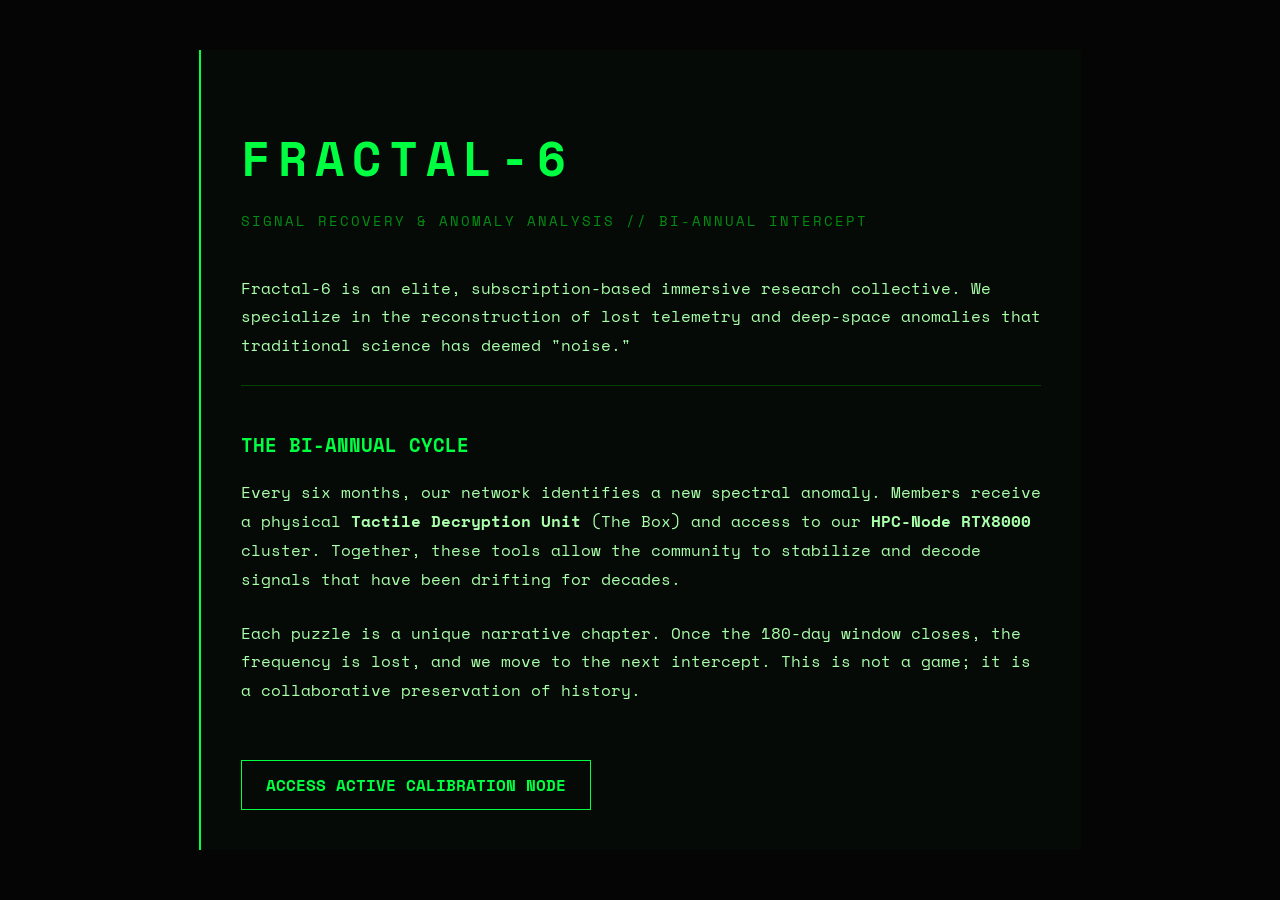
==== index.html @ 31e58c0b "Initial commit" ====
<!DOCTYPE html>
<html lang="en">
<head>
    <meta charset="UTF-8">
    <title>FRACTAL-6 // SYSTEM HUB</title>
    <style>
        @import url('https://fonts.googleapis.com/css2?family=Space+Mono:wght@400;700&display=swap');
        body {
            background-color: #050505;
            color: #00ff41;
            font-family: 'Space Mono', monospace;
            margin: 0;
            padding: 0;
            display: flex;
            justify-content: center;
            align-items: center;
            min-height: 100vh;
        }
        .container {
            max-width: 800px;
            padding: 40px;
            border-left: 2px solid #00ff41;
            background: rgba(0, 255, 65, 0.02);
            animation: fadeIn 1.5s ease-in;
        }
        h1 { font-size: 3rem; margin-bottom: 10px; letter-spacing: 8px; font-weight: 700; }
        .subtitle { font-size: 0.9rem; color: #008f11; margin-bottom: 40px; letter-spacing: 2px; }
        p { line-height: 1.8; margin-bottom: 25px; color: #aaffaa; }
        .service-info { border-top: 1px solid #004400; padding-top: 25px; margin-top: 25px; }
        h3 { color: #00ff41; font-size: 1.2rem; }
        .btn {
            display: inline-block;
            margin-top: 30px;
            padding: 12px 24px;
            border: 1px solid #00ff41;
            color: #00ff41;
            text-decoration: none;
            text-transform: uppercase;
            font-weight: bold;
            transition: all 0.3s;
        }
        .btn:hover { background: #00ff41; color: #000; box-shadow: 0 0 20px #00ff41; }
        @keyframes fadeIn { from { opacity: 0; } to { opacity: 1; } }
    </style>
</head>
<body>
    <div class="container">
        <h1>FRACTAL-6</h1>
        <p class="subtitle">SIGNAL RECOVERY & ANOMALY ANALYSIS // BI-ANNUAL INTERCEPT</p>
        
        <div class="content">
            <p>Fractal-6 is an elite, subscription-based immersive research collective. We specialize in the reconstruction of lost telemetry and deep-space anomalies that traditional science has deemed "noise."</p>
            
            <div class="service-info">
                <h3>THE BI-ANNUAL CYCLE</h3>
                <p>Every six months, our network identifies a new spectral anomaly. Members receive a physical <strong>Tactile Decryption Unit</strong> (The Box) and access to our <strong>HPC-Node RTX8000</strong> cluster. Together, these tools allow the community to stabilize and decode signals that have been drifting for decades.</p>
                <p>Each puzzle is a unique narrative chapter. Once the 180-day window closes, the frequency is lost, and we move to the next intercept. This is not a game; it is a collaborative preservation of history.</p>
            </div>
            
            <a href="terminal.html" class="btn">ACCESS ACTIVE CALIBRATION NODE</a>
        </div>
    </div>
</body>
</html>
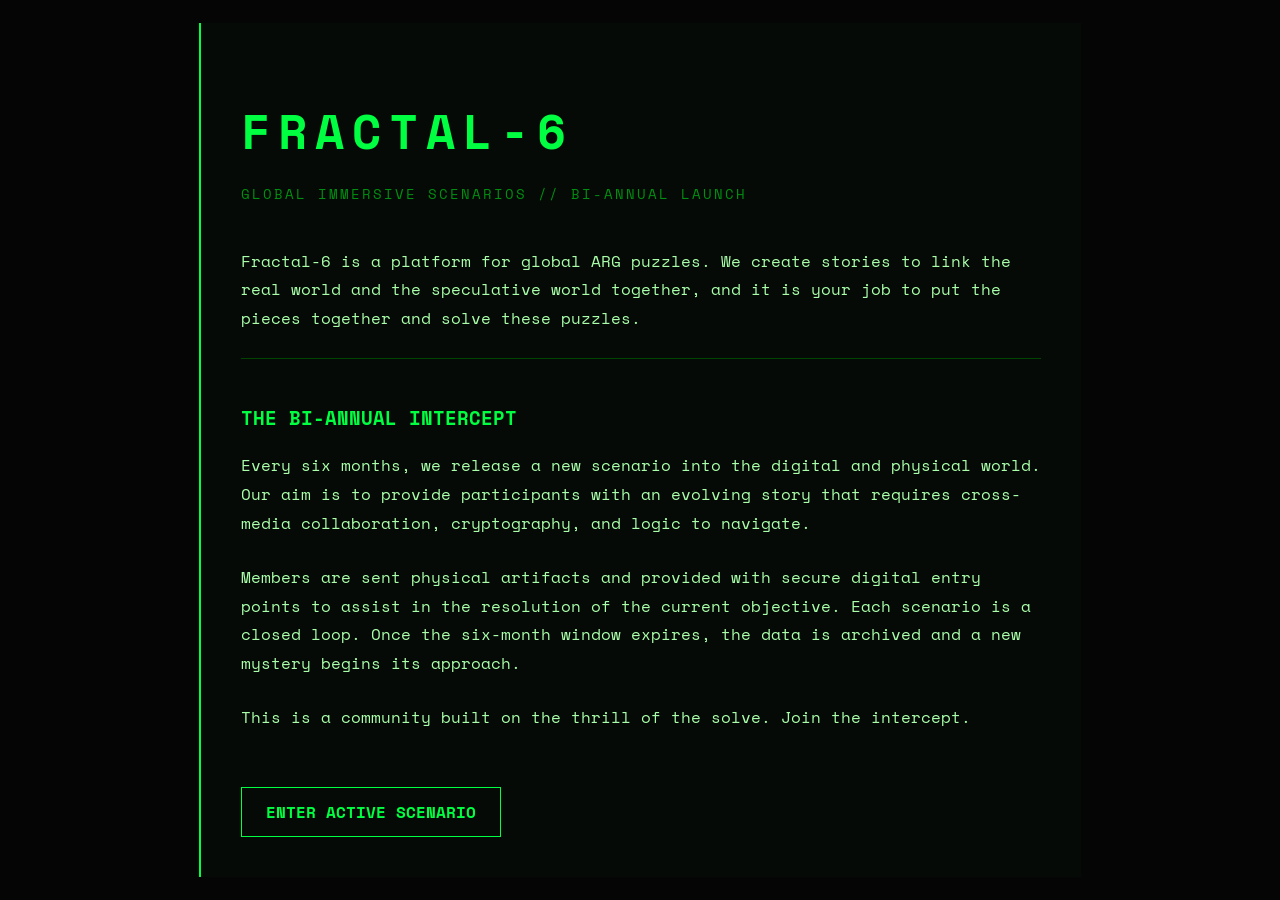
==== commit 36275a28: "changed some text" ====
--- a/index.html
+++ b/index.html
@@ -2,7 +2,7 @@
 <html lang="en">
 <head>
     <meta charset="UTF-8">
-    <title>FRACTAL-6 // SYSTEM HUB</title>
+    <title>FRACTAL-6 // MISSION OVERVIEW</title>
     <style>
         @import url('https://fonts.googleapis.com/css2?family=Space+Mono:wght@400;700&display=swap');
         body {
@@ -46,19 +46,20 @@
 <body>
     <div class="container">
         <h1>FRACTAL-6</h1>
-        <p class="subtitle">SIGNAL RECOVERY & ANOMALY ANALYSIS // BI-ANNUAL INTERCEPT</p>
+        <p class="subtitle">GLOBAL IMMERSIVE SCENARIOS // BI-ANNUAL LAUNCH</p>
         
         <div class="content">
-            <p>Fractal-6 is an elite, subscription-based immersive research collective. We specialize in the reconstruction of lost telemetry and deep-space anomalies that traditional science has deemed "noise."</p>
+            <p>Fractal-6 is a platform for global ARG puzzles. We create stories to link the real world and the speculative world together, and it is your job to put the pieces together and solve these puzzles.</p>
             
             <div class="service-info">
-                <h3>THE BI-ANNUAL CYCLE</h3>
-                <p>Every six months, our network identifies a new spectral anomaly. Members receive a physical <strong>Tactile Decryption Unit</strong> (The Box) and access to our <strong>HPC-Node RTX8000</strong> cluster. Together, these tools allow the community to stabilize and decode signals that have been drifting for decades.</p>
-                <p>Each puzzle is a unique narrative chapter. Once the 180-day window closes, the frequency is lost, and we move to the next intercept. This is not a game; it is a collaborative preservation of history.</p>
+                <h3>THE BI-ANNUAL INTERCEPT</h3>
+                <p>Every six months, we release a new scenario into the digital and physical world. Our aim is to provide participants with an evolving story that requires cross-media collaboration, cryptography, and logic to navigate.</p>
+                <p>Members are sent physical artifacts and provided with secure digital entry points to assist in the resolution of the current objective. Each scenario is a closed loop. Once the six-month window expires, the data is archived and a new mystery begins its approach.</p>
+                <p>This is a community built on the thrill of the solve. Join the intercept.</p>
             </div>
             
-            <a href="terminal.html" class="btn">ACCESS ACTIVE CALIBRATION NODE</a>
+            <a href="terminal.html" class="btn">ENTER ACTIVE SCENARIO</a>
         </div>
     </div>
 </body>
-</html>
+</html>
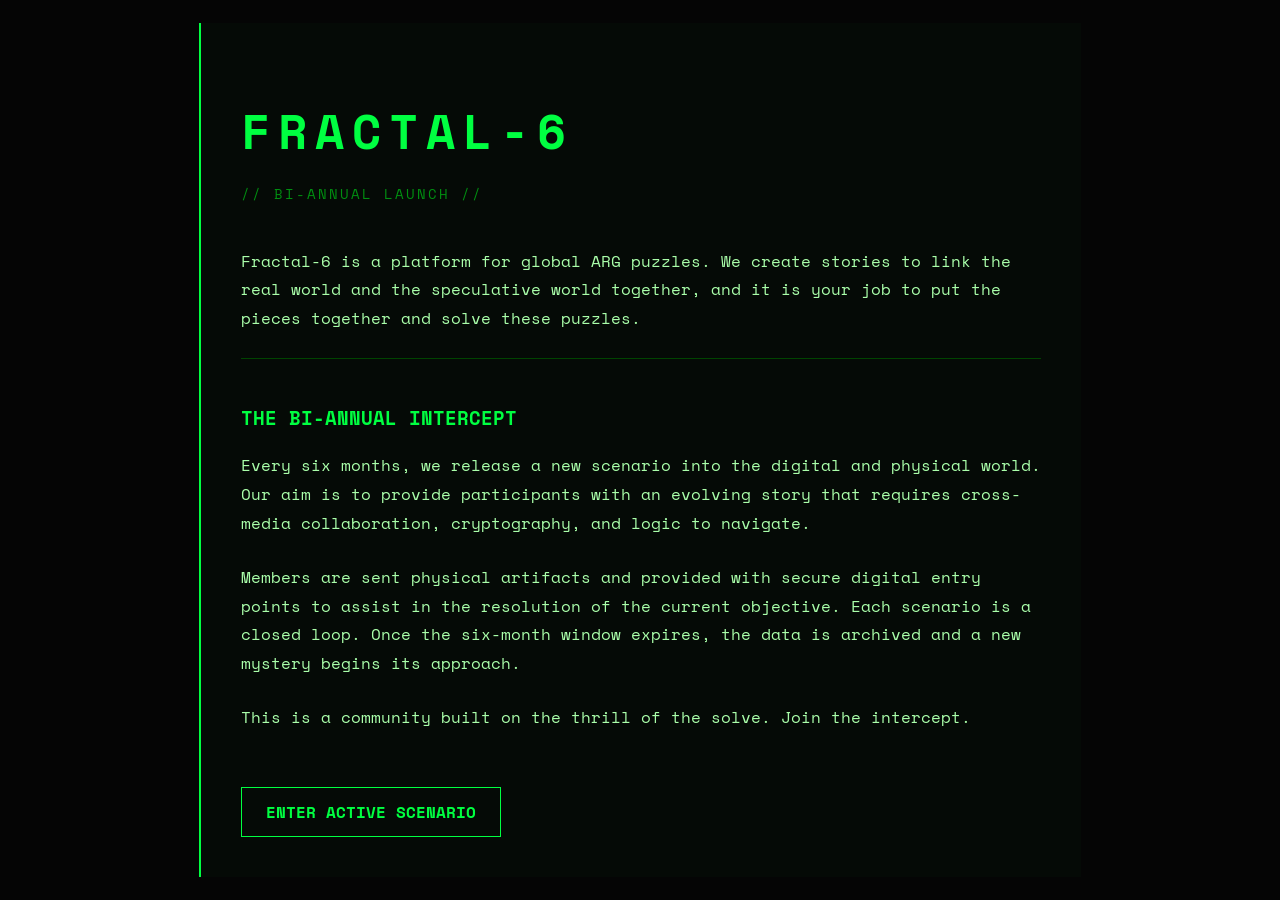
==== commit af05ed14: "change" ====
--- a/index.html
+++ b/index.html
@@ -46,7 +46,7 @@
 <body>
     <div class="container">
         <h1>FRACTAL-6</h1>
-        <p class="subtitle">GLOBAL IMMERSIVE SCENARIOS // BI-ANNUAL LAUNCH</p>
+        <p class="subtitle">// BI-ANNUAL LAUNCH //</p>
         
         <div class="content">
             <p>Fractal-6 is a platform for global ARG puzzles. We create stories to link the real world and the speculative world together, and it is your job to put the pieces together and solve these puzzles.</p>
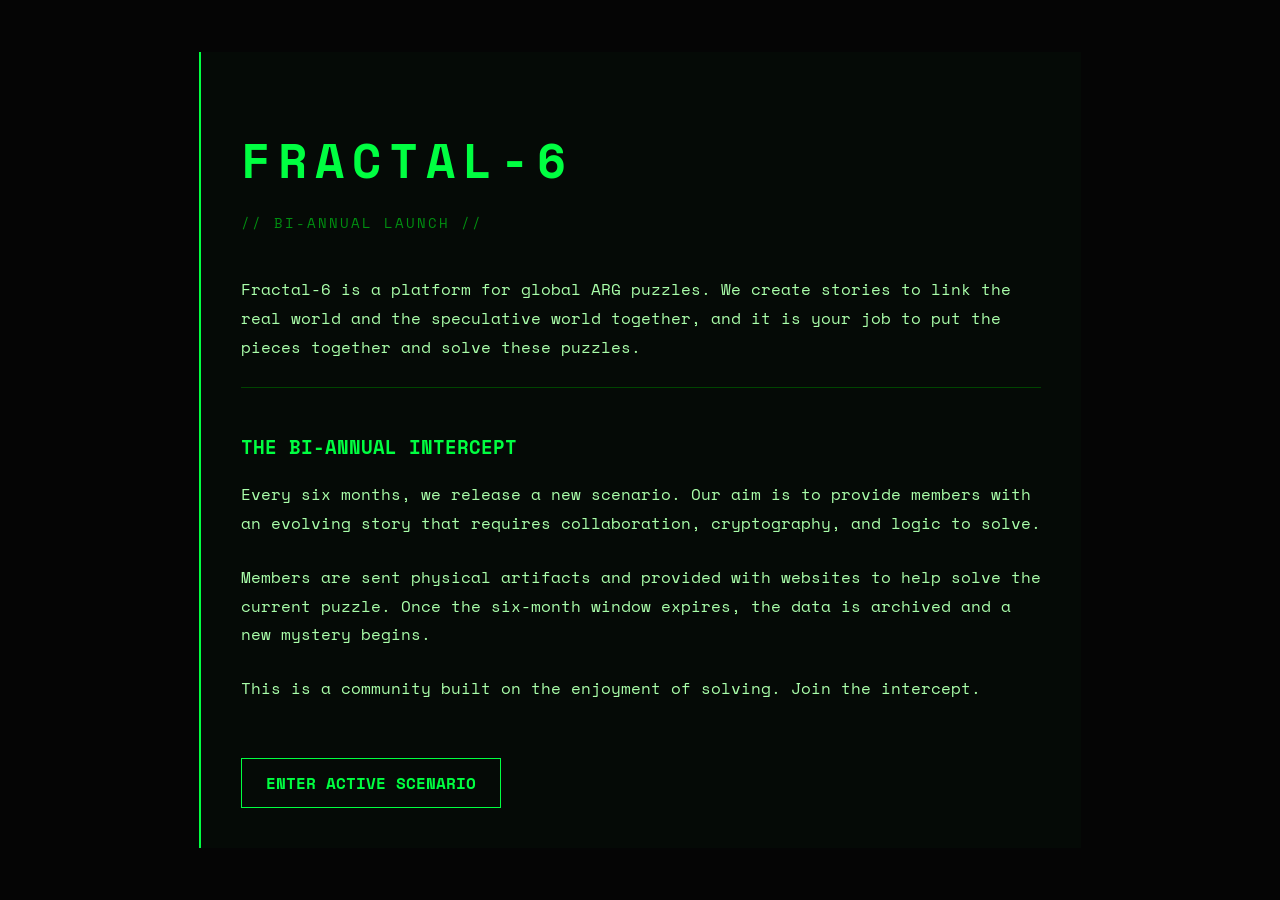
==== commit 90e70e75: "more changes" ====
--- a/index.html
+++ b/index.html
@@ -53,9 +53,9 @@
             
             <div class="service-info">
                 <h3>THE BI-ANNUAL INTERCEPT</h3>
-                <p>Every six months, we release a new scenario into the digital and physical world. Our aim is to provide participants with an evolving story that requires cross-media collaboration, cryptography, and logic to navigate.</p>
-                <p>Members are sent physical artifacts and provided with secure digital entry points to assist in the resolution of the current objective. Each scenario is a closed loop. Once the six-month window expires, the data is archived and a new mystery begins its approach.</p>
-                <p>This is a community built on the thrill of the solve. Join the intercept.</p>
+                <p>Every six months, we release a new scenario. Our aim is to provide members with an evolving story that requires collaboration, cryptography, and logic to solve.</p>
+                <p>Members are sent physical artifacts and provided with websites to help solve the current puzzle. Once the six-month window expires, the data is archived and a new mystery begins.</p>
+                <p>This is a community built on the enjoyment of solving. Join the intercept.</p>
             </div>
             
             <a href="terminal.html" class="btn">ENTER ACTIVE SCENARIO</a>
